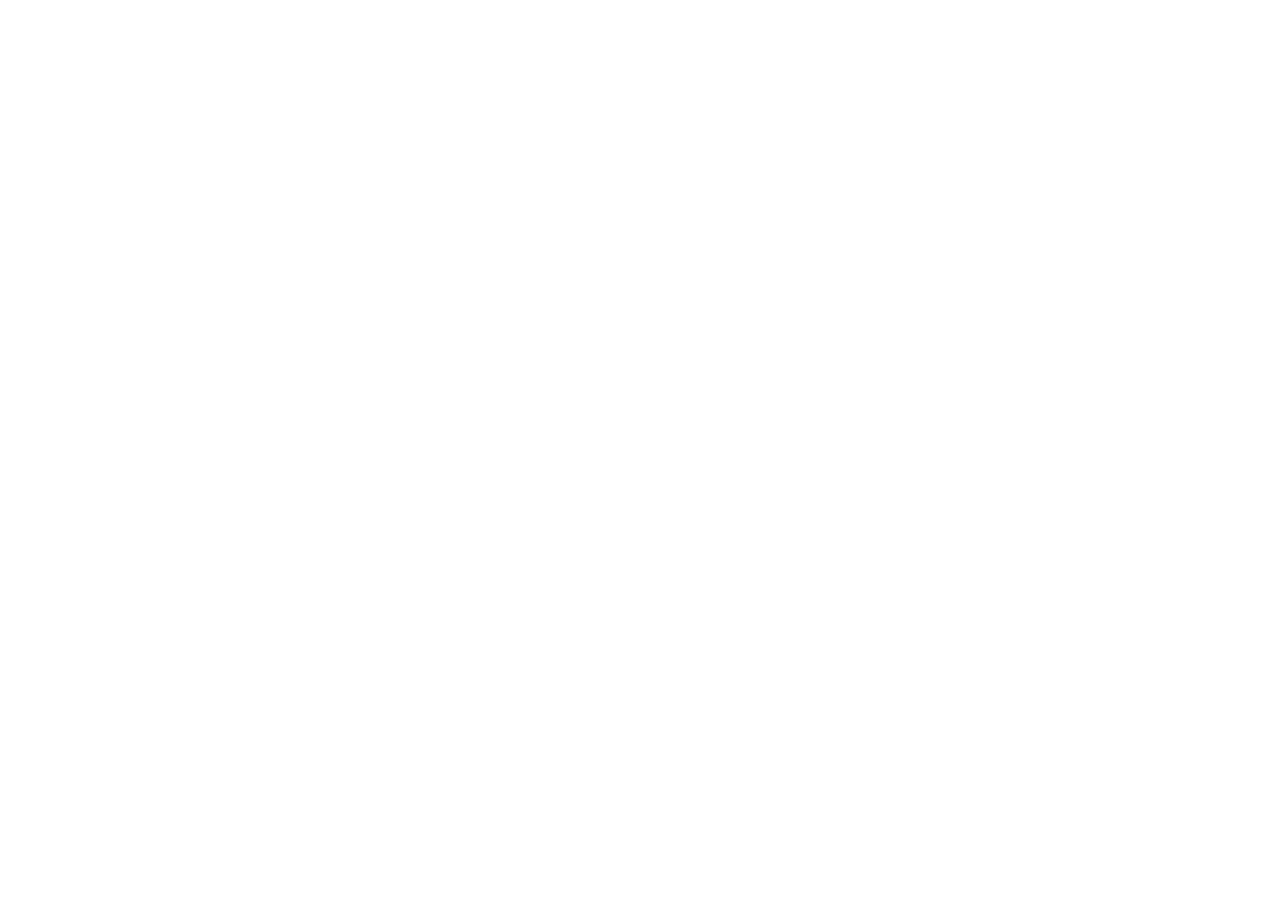
==== js30-audio-player/index.html @ 3a776a10 "init: start js30-audio-player task" ====
<!DOCTYPE html>
<html lang="en">
<head>
  <meta charset="UTF-8">
  <title>Audio player</title>
  <link href="assets/css/normalize.css" rel="stylesheet">
  <link href="assets/css/style.css" rel="stylesheet">
  <link rel="icon" type="image/x-icon" href="assets/favicon/favicon.ico">
</head>
<body>

</body>
</html>
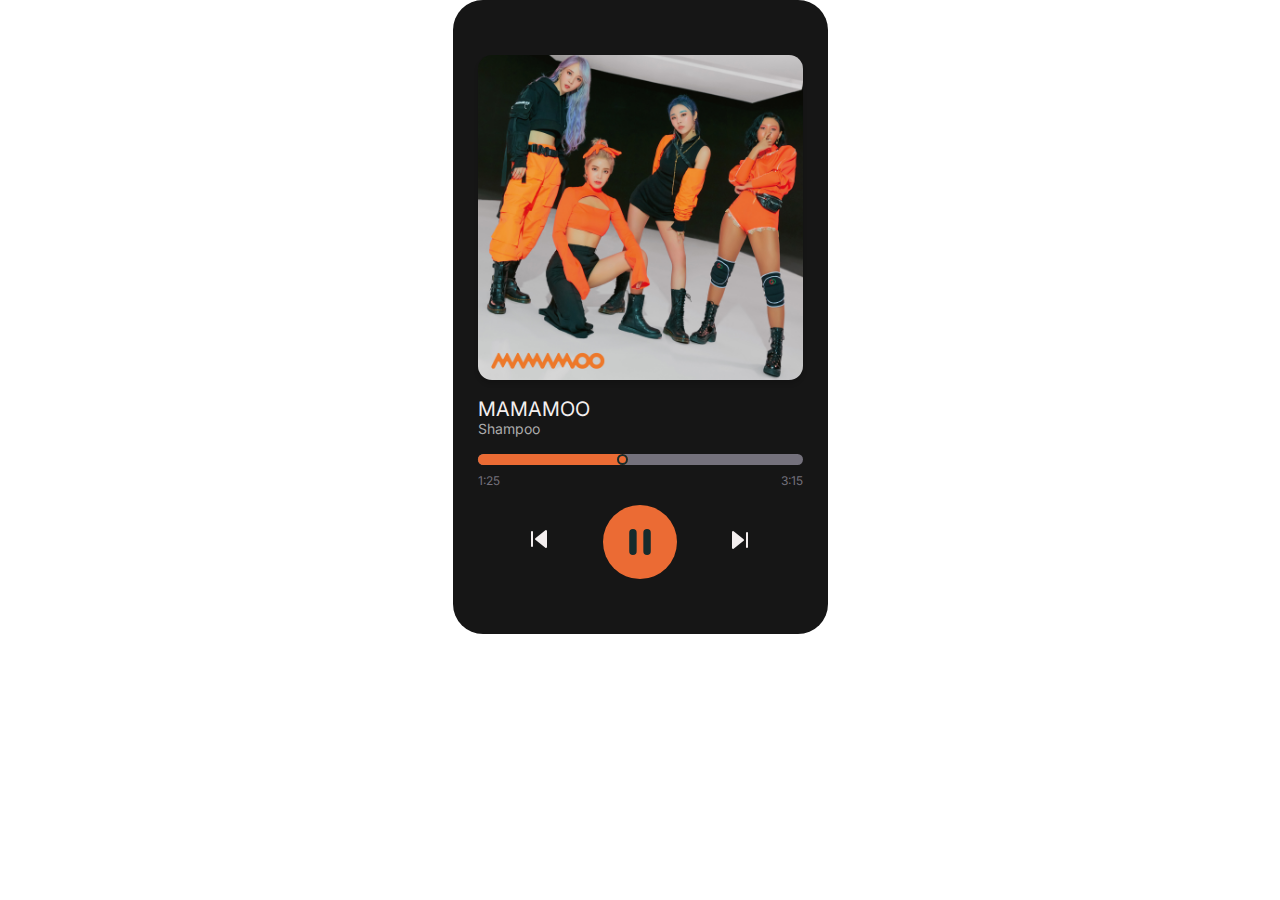
==== commit 870884dd: "feat: add html layout and styling" ====
--- a/js30-audio-player/index.html
+++ b/js30-audio-player/index.html
@@ -6,8 +6,50 @@
   <link href="assets/css/normalize.css" rel="stylesheet">
   <link href="assets/css/style.css" rel="stylesheet">
   <link rel="icon" type="image/x-icon" href="assets/favicon/favicon.ico">
+  <link rel="preconnect" href="https://fonts.googleapis.com">
+  <link rel="preconnect" href="https://fonts.gstatic.com" crossorigin>
+  <link href="https://fonts.googleapis.com/css2?family=Inter&display=swap" rel="stylesheet">
 </head>
 <body>
+<div class="wrapper">
+  <img class="album-cover" src="assets/img/shampoo-cover.jpg" alt="">
 
+  <div class="song-name">
+    <span class="artist">MAMAMOO</span>
+    <div class="title">Shampoo</div>
+  </div>
+
+  <div class="progress-wrapper">
+    <div class="progress-bar">
+      <div class="progress-bar__inner">
+        <div class="progress-bar__inner-dot"></div>
+      </div>
+    </div>
+    <div class="progress-bar-time-container">
+      <span class="progress-bar-time progress-bar-time__current">1:25</span>
+      <span class="progress-bar-time progress-bar-time__end">3:15</span>
+    </div>
+  </div>
+  <div class="buttons">
+    <button class="prev-btn btn">
+      <svg width="26px" height="26px">
+        <use href="assets/svg/icons.svg#prev"></use>
+      </svg>
+    </button>
+
+    <button class="play-pause-btn">
+      <svg width="26px" height="26px">
+        <use href="assets/svg/icons.svg#pause"></use>
+      </svg>
+    </button>
+
+    <button class="next-btn btn">
+      <svg width="26px" height="26px">
+        <use href="assets/svg/icons.svg#next"></use>
+      </svg>
+    </button>
+  </div>
+
+</div>
 </body>
 </html>
--- a/js30-audio-player/assets/css/style.css
+++ b/js30-audio-player/assets/css/style.css
@@ -0,0 +1,124 @@
+* {
+  box-sizing: border-box;
+}
+
+:root {
+  --primary-color: #eb6b34;
+  --secondary-color: #152b2c;
+}
+
+.wrapper {
+  margin: 0 auto;
+  padding: 55px 25px 55px 25px;
+  width: 375px;
+  height: fit-content;
+  display: flex;
+  flex-direction: column;
+  align-items: center;
+  gap: 17px;
+  border-radius: 30px;
+  background: #161616;
+}
+
+.album-cover {
+  width: 325px;
+  height: 325px;
+  border-radius: 14px;
+  box-shadow: 0px 4px 4px 0px rgba(0, 0, 0, 0.15);
+}
+
+.song-name {
+  display: flex;
+  flex-direction: column;
+  align-self: flex-start;
+}
+
+.artist {
+  color: #F4EFEF;
+  font-family: Inter, sans-serif;
+  font-size: 20px;
+  font-style: normal;
+  font-weight: 400;
+  line-height: normal;
+}
+
+.title {
+  color: #ABABAB;
+  font-family: Inter, sans-serif;
+  font-size: 14px;
+  font-style: normal;
+  font-weight: 400;
+  line-height: 16px; /* 114.286% */
+}
+
+.progress-wrapper {
+  display: flex;
+  flex-direction: column;
+  gap: 8px;
+}
+
+.progress-bar {
+  width: 325px;
+  height: 11px;
+  background-color: #74717C;
+  border-radius: 30px;
+}
+
+.progress-bar__inner {
+  width: 150px;
+  height: 11px;
+  display: flex;
+  justify-content: flex-end;
+  background-color: var(--primary-color);
+  border-radius: 30px;
+}
+
+.progress-bar__inner-dot {
+  height: 11px;
+  width: 11px;
+  border-radius: 50%;
+  background-color: var(--primary-color);
+  border: 2px solid var(--secondary-color);
+}
+
+.progress-bar-time-container {
+  width: 325px;
+  display: flex;
+  justify-content: space-between;
+  color: #74717C;
+  font-family: Inter, sans-serif;
+  font-size: 12px;
+  font-style: normal;
+  font-weight: 400;
+  line-height: normal;
+}
+
+.buttons {
+  display: flex;
+  align-items: center;
+  gap: 40px;
+}
+
+.btn {
+  margin: 0;
+  padding: 10px;
+  background: none;
+  border: none;
+  cursor: pointer;
+}
+
+.play-pause-btn {
+  display: flex;
+  justify-content: center;
+  align-items: center;
+  width: 74px;
+  height: 74px;
+  border-radius: 50%;
+  background-color: var(--primary-color);
+  border: none;
+  cursor: pointer;
+}
+
+.play-pause-btn > svg {
+  fill: var(--secondary-color);
+}
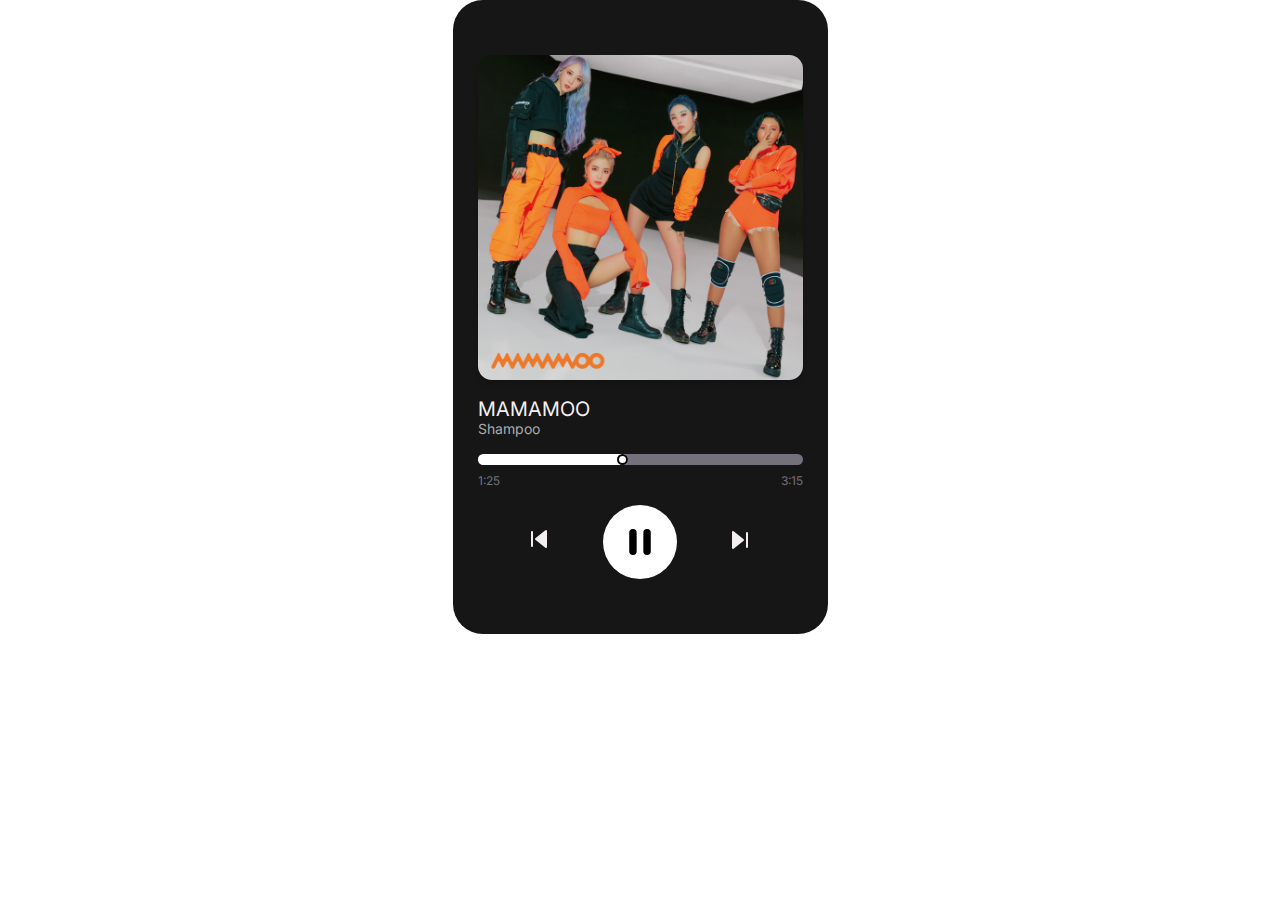
==== commit 575cf6de: "feat: add audio array, add audio init function" ====
--- a/js30-audio-player/index.html
+++ b/js30-audio-player/index.html
@@ -18,6 +18,8 @@
     <span class="artist">MAMAMOO</span>
     <div class="title">Shampoo</div>
   </div>
+
+  <audio src="" class="audio"></audio>
 
   <div class="progress-wrapper">
     <div class="progress-bar">
@@ -51,5 +53,7 @@
   </div>
 
 </div>
+<script defer src="assets/js/songs.js"></script>
+<script defer src="index.js"></script>
 </body>
 </html>
--- a/js30-audio-player/assets/css/style.css
+++ b/js30-audio-player/assets/css/style.css
@@ -3,8 +3,10 @@
 }
 
 :root {
-  --primary-color: #eb6b34;
-  --secondary-color: #152b2c;
+  /*--primary-color: #eb6b34;*/
+  /*--secondary-color: #152b2c;*/
+  --primary-color: #FFFFFF;
+  --secondary-color: #000000;
 }
 
 .wrapper {
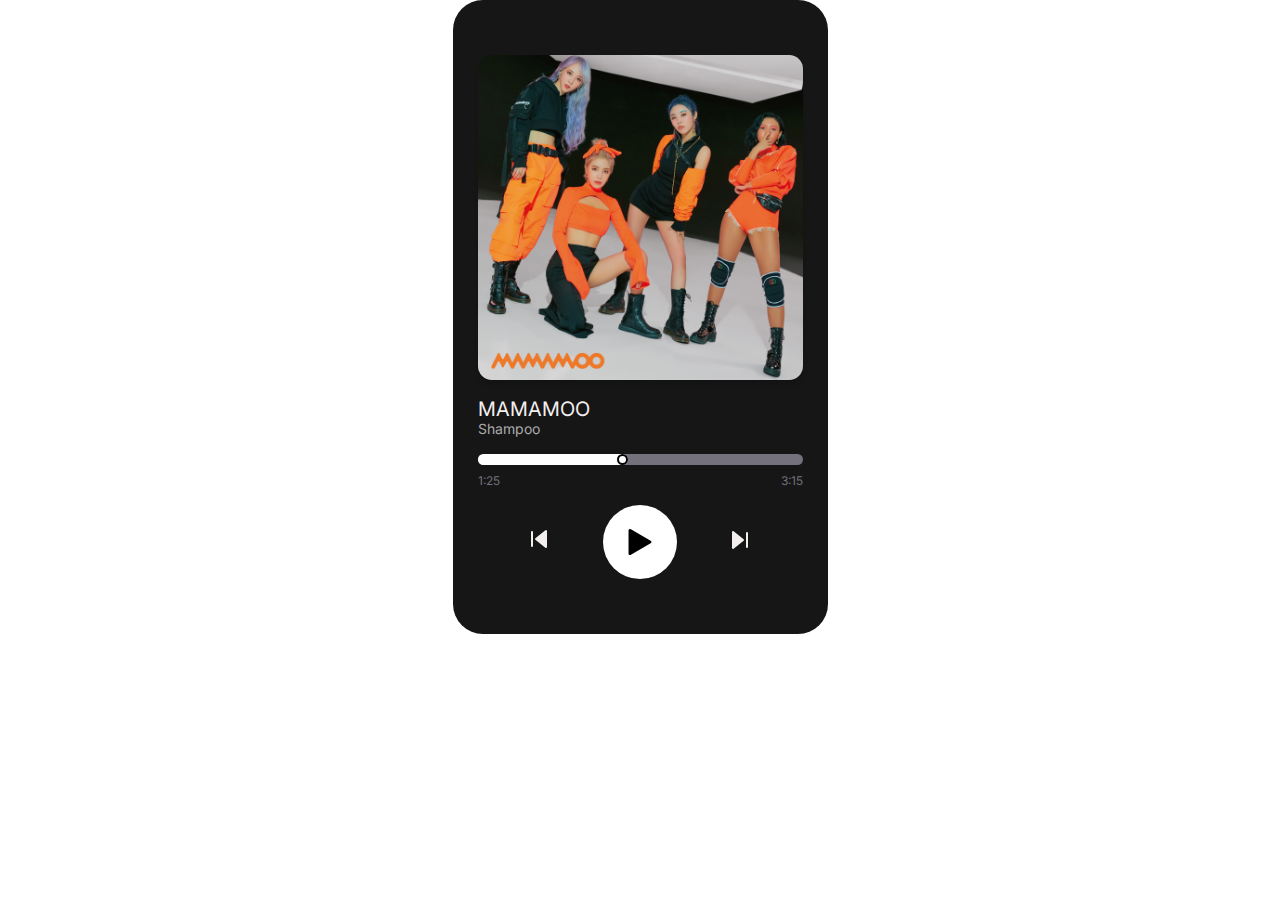
==== commit 611c31ee: "feat: add play/pause functionality" ====
--- a/js30-audio-player/index.html
+++ b/js30-audio-player/index.html
@@ -19,7 +19,7 @@
     <div class="title">Shampoo</div>
   </div>
 
-  <audio src="" class="audio"></audio>
+  <audio src="assets/audio/MAMAMOO%20-%20Shampoo.opus" class="audio"></audio>
 
   <div class="progress-wrapper">
     <div class="progress-bar">
@@ -41,7 +41,7 @@
 
     <button class="play-pause-btn">
       <svg width="26px" height="26px">
-        <use href="assets/svg/icons.svg#pause"></use>
+        <use href="assets/svg/icons.svg#play"></use>
       </svg>
     </button>
 
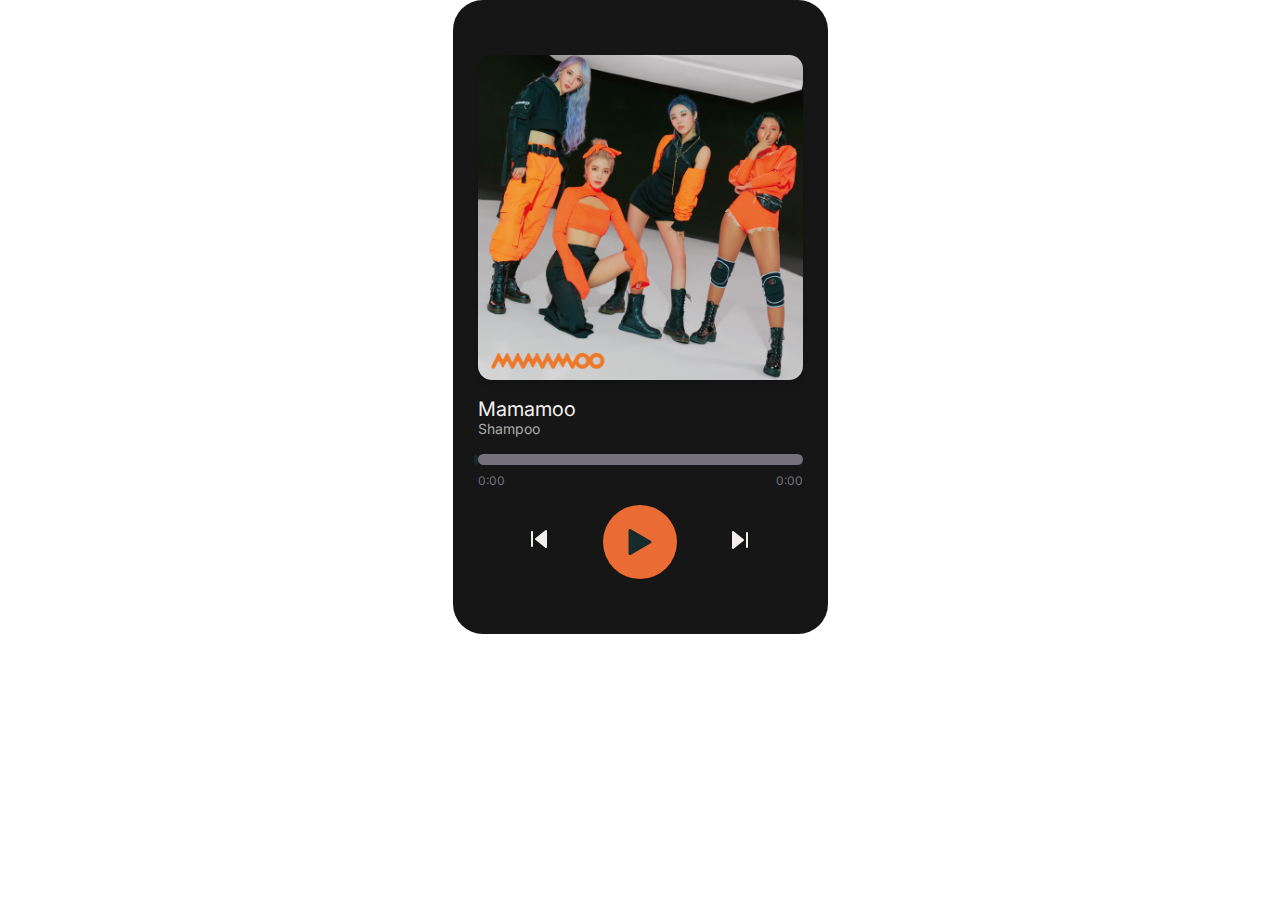
==== commit 4f1c66f8: "feat: add progress bar functionality" ====
--- a/js30-audio-player/index.html
+++ b/js30-audio-player/index.html
@@ -28,8 +28,8 @@
       </div>
     </div>
     <div class="progress-bar-time-container">
-      <span class="progress-bar-time progress-bar-time__current">1:25</span>
-      <span class="progress-bar-time progress-bar-time__end">3:15</span>
+      <span class="progress-bar-time progress-bar-time__current">0:00</span>
+      <span class="progress-bar-time progress-bar-time__end">0:00</span>
     </div>
   </div>
   <div class="buttons">
--- a/js30-audio-player/assets/css/style.css
+++ b/js30-audio-player/assets/css/style.css
@@ -67,7 +67,7 @@
 }
 
 .progress-bar__inner {
-  width: 150px;
+  width: 0;
   height: 11px;
   display: flex;
   justify-content: flex-end;
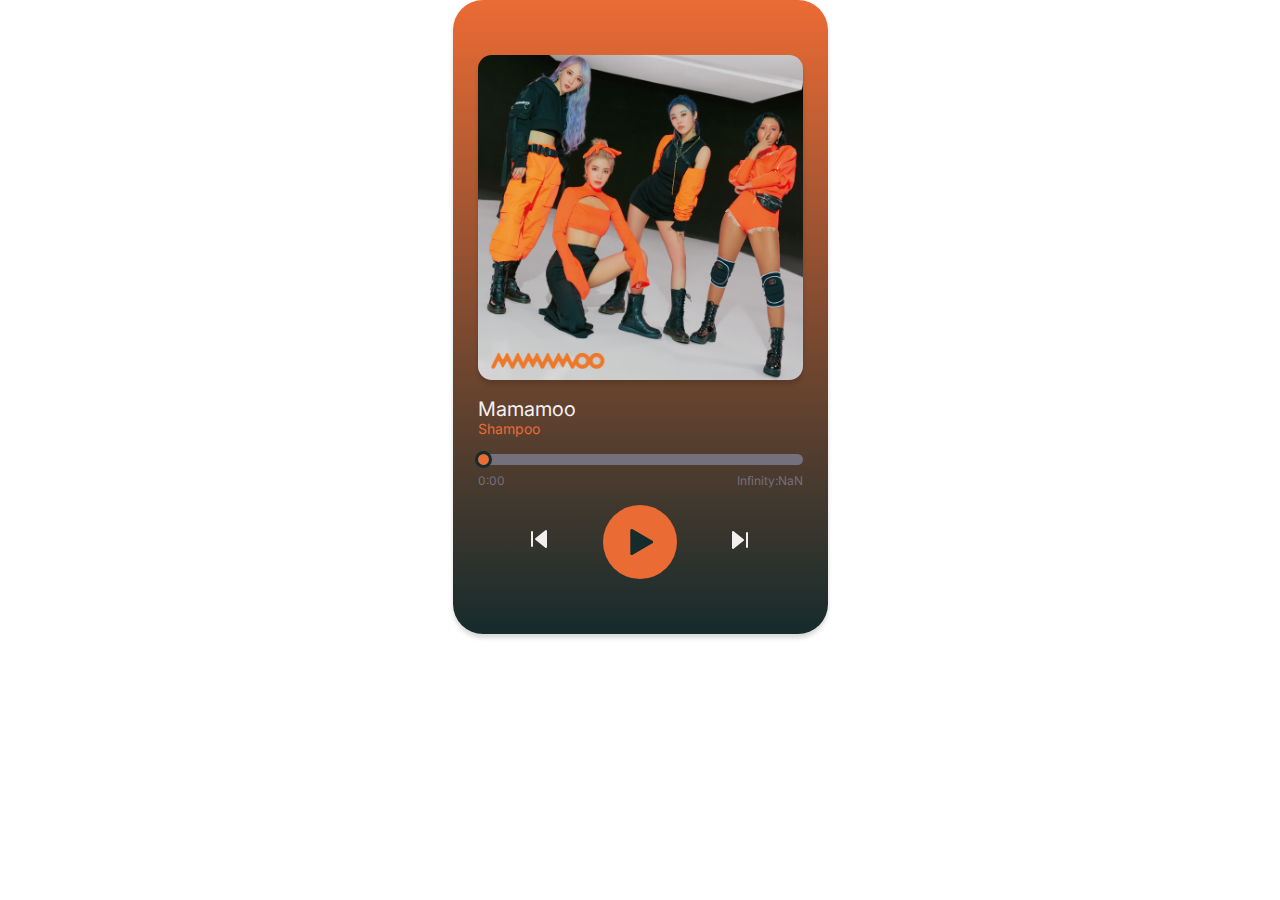
==== commit 019689fe: "feat: implement draggable progress bar" ====
--- a/js30-audio-player/index.html
+++ b/js30-audio-player/index.html
@@ -12,20 +12,19 @@
 </head>
 <body>
 <div class="wrapper">
-  <img class="album-cover" src="assets/img/shampoo-cover.jpg" alt="">
+  <img class="album-cover" src="" alt="">
 
   <div class="song-name">
-    <span class="artist">MAMAMOO</span>
-    <div class="title">Shampoo</div>
+    <span class="artist">Artist</span>
+    <div class="title">Title</div>
   </div>
 
-  <audio src="assets/audio/MAMAMOO%20-%20Shampoo.opus" class="audio"></audio>
+  <audio src="" class="audio"></audio>
 
   <div class="progress-wrapper">
     <div class="progress-bar">
-      <div class="progress-bar__inner">
-        <div class="progress-bar__inner-dot"></div>
-      </div>
+      <div class="progress-bar__inner"></div>
+      <div class="progress-bar__inner-dot"></div>
     </div>
     <div class="progress-bar-time-container">
       <span class="progress-bar-time progress-bar-time__current">0:00</span>
--- a/js30-audio-player/assets/css/style.css
+++ b/js30-audio-player/assets/css/style.css
@@ -19,7 +19,9 @@
   align-items: center;
   gap: 17px;
   border-radius: 30px;
-  background: #161616;
+  /*background: #161616;*/
+  background: linear-gradient(var(--primary-color), var(--secondary-color));
+  box-shadow: 0px 4px 4px 0px rgba(0, 0, 0, 0.15);
 }
 
 .album-cover {
@@ -45,7 +47,7 @@
 }
 
 .title {
-  color: #ABABAB;
+  color: var(--primary-color);
   font-family: Inter, sans-serif;
   font-size: 14px;
   font-style: normal;
@@ -62,6 +64,8 @@
 .progress-bar {
   width: 325px;
   height: 11px;
+  display: flex;
+  align-items: center;
   background-color: #74717C;
   border-radius: 30px;
 }
@@ -69,18 +73,18 @@
 .progress-bar__inner {
   width: 0;
   height: 11px;
-  display: flex;
-  justify-content: flex-end;
   background-color: var(--primary-color);
-  border-radius: 30px;
+  border-radius: 30px 0 0 30px;
 }
 
 .progress-bar__inner-dot {
+  box-sizing: unset;
   height: 11px;
   width: 11px;
   border-radius: 50%;
   background-color: var(--primary-color);
-  border: 2px solid var(--secondary-color);
+  outline: 3px solid var(--secondary-color);
+  cursor: pointer;
 }
 
 .progress-bar-time-container {
